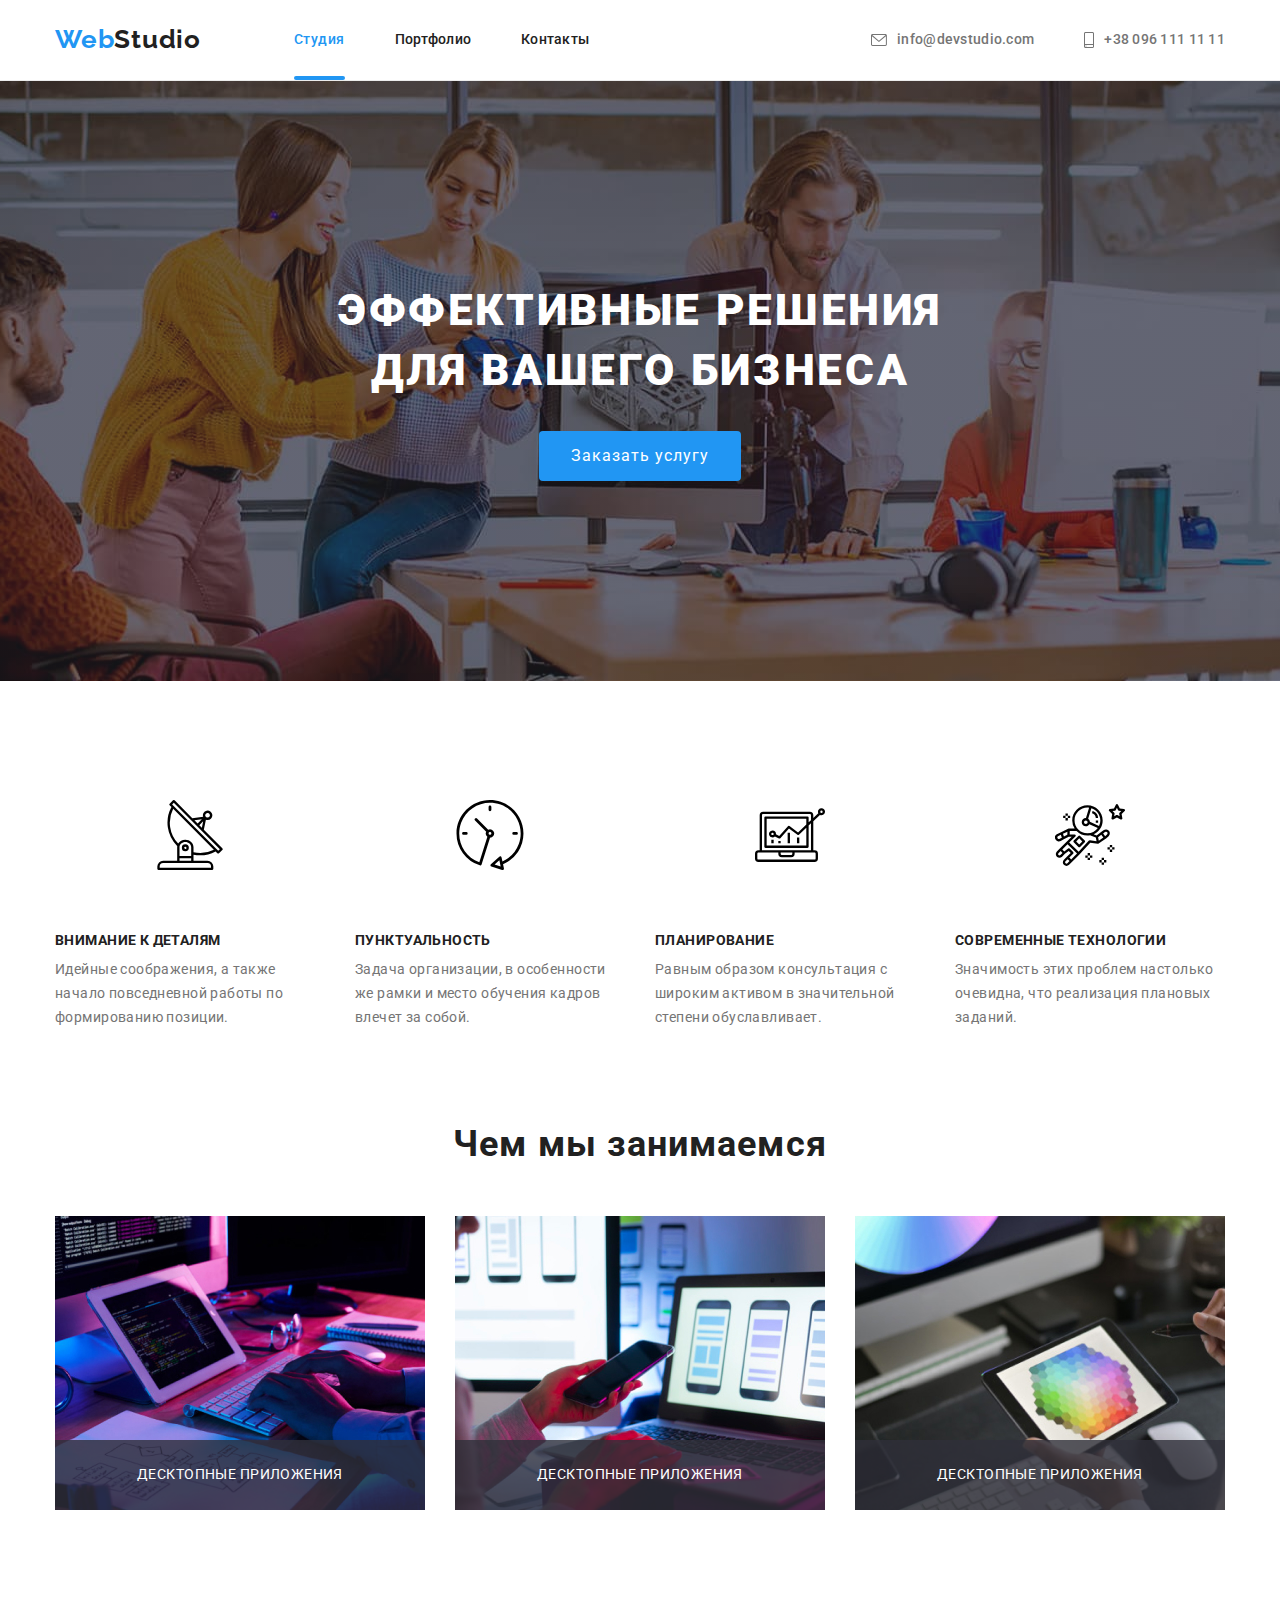
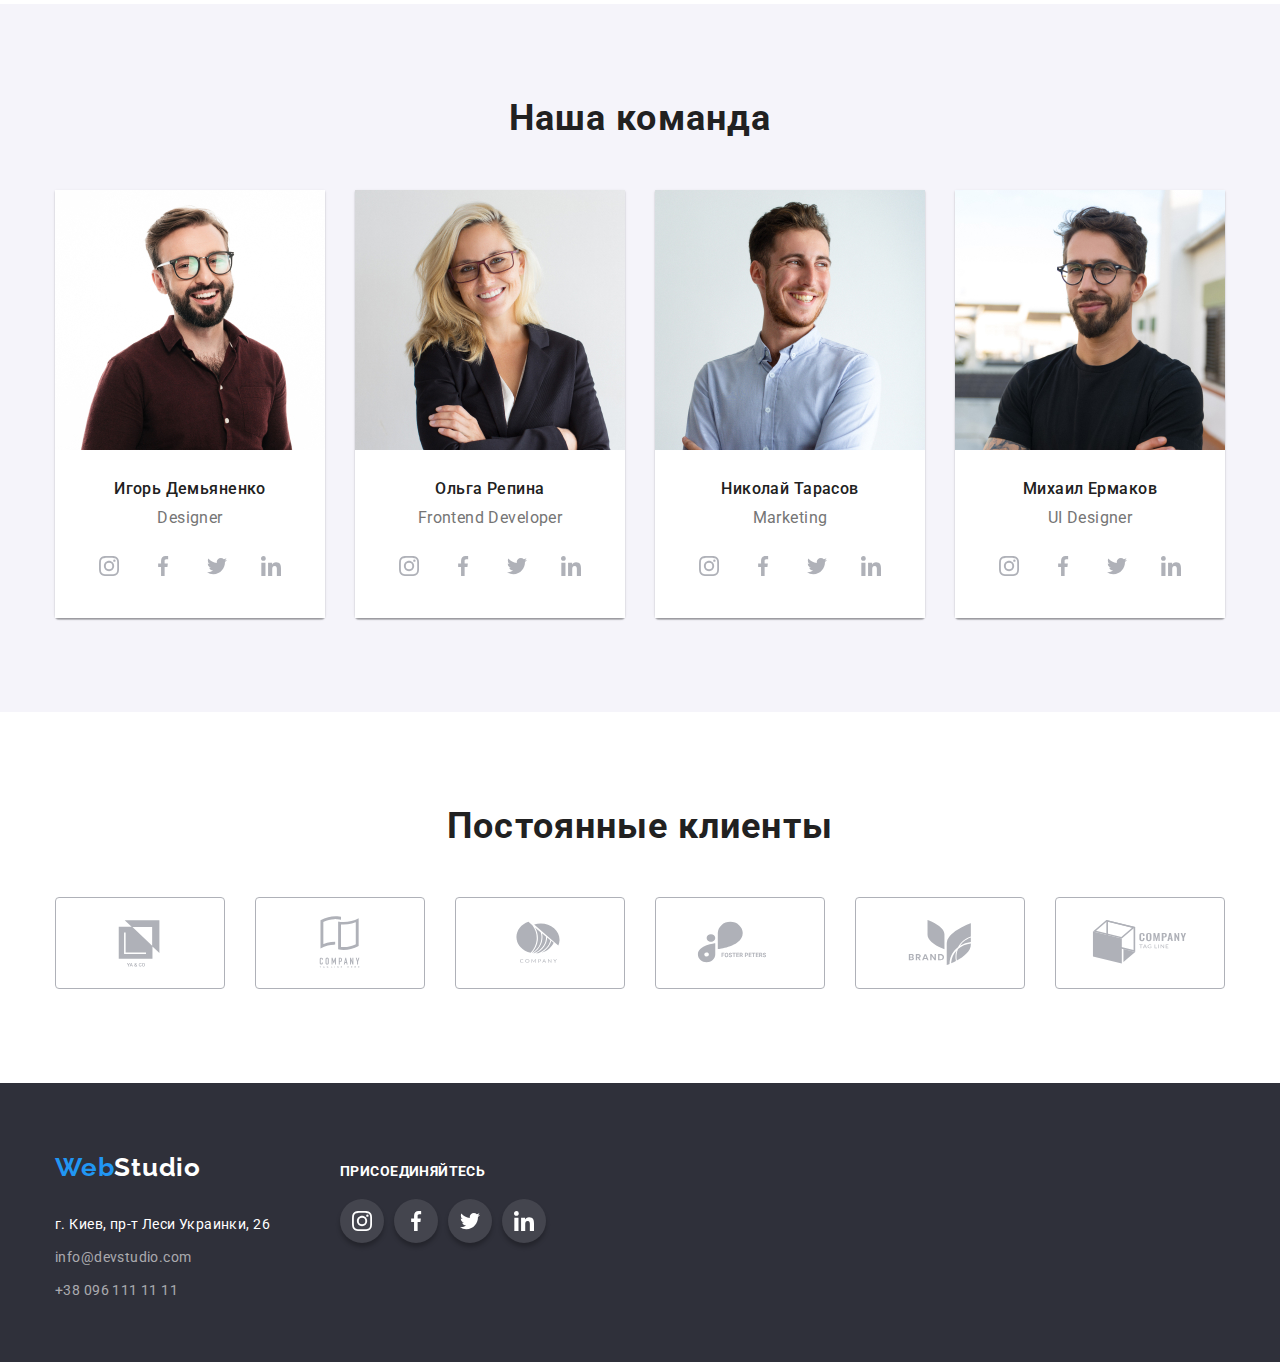
==== index.html @ 87531a57 "перекопіював файли" ====
<!DOCTYPE html>
<html lang="ru">

<head>
    <meta charset="UTF-8">
    <meta http-equiv="X-UA-Compatible" content="IE=edge">
    <meta name="viewport" content="width=device-width, initial-scale=1.0">
    <title>Document</title>
    <link rel="preconnect" href="https://fonts.googleapis.com">
    <link rel="preconnect" href="https://fonts.gstatic.com" crossorigin>
    <link
        href="https://fonts.googleapis.com/css2?family=Raleway:wght@700&family=Roboto:wght@400;500;700;900&display=swap"
        rel="stylesheet">
    <link rel="stylesheet" href="./css/normalize.css" />
    <link rel="stylesheet" href="./css/styles.css" />
</head>

<body>
    <!-- Шапка сайта -->
    <header class="page-header">
        <div class="header-container container">
            <nav class="main-nav">
                <div class="logo-site">
                    <a href="./index.html" class="logo">Web<span class="logo-header">Studio</span></a>
                </div>
                <ul class="site-nav">
                    <li class="list"><a href="./index.html" class="portfolio-link">Студия</a></li>
                    <li class="list"><a href="./portfolio.html" class="link">Портфолио</a></li>
                    <li class="list"><a href="" class="link">Контакты</a></li>
                </ul>
            </nav>
            <ul class="address-list">
                <li>
                    <a href="mailto:info@devstudio.com" class="mail">
                        <svg class="mail-icon" width="16" height="12">
                            <use href="./images/sprite.svg#icon-mail"></use>
                        </svg>
                        info@devstudio.com</a>
                </li>
                <li class="address-list-item">
                    <a href="tel:+380961111111" class="telef">
                        <svg class="telef-icon" width="10" height="16">
                            <use href="./images/sprite.svg#icon-tell"></use>
                        </svg>
                        +38 096 111 11 11</a>
                </li>
            </ul>
        </div>
    </header>
    <main>
        <!-- Герой -->
        <section class="hero">
            <div class="container">
                <h1 class="hero-title">Эффективные решения для вашего бизнеса</h1>
                <button class="button" data-modal-open type="button">Заказать услугу</button>
            </div>

        </section>
        <!-- Преимущества -->
        <section class=" section advantages">
            <div class="container">
                <div class="footer-container">
                    <h2 class="visually-hidden">Преимущества</h2>
                    <ul class="advantages-list">
                        <li class="advantages-box">
                            <div class="advantages-img">
                            <svg class="advantages-icon" width="70" height="70">
                                <use href="./images/sprite.svg#icon-advantages1"></use>
                            </svg>
                            </div>
                            <h3 class="advantages-title">Внимание к деталям</h3>
                            <p class="advantages-text">
                                Идейные соображения, а также начало повседневной работы по формированию позиции.
                            </p>
                        </li>
                        <li class="advantages-box">
                            <div class="advantages-img">
                                <svg class="advantages-icon" width="70" height="70">
                                    <use href="./images/sprite.svg#icon-advantages2"></use>
                                </svg>
                            </div>
                            <h3 class="advantages-title">Пунктуальность</h3>
                            <p class="advantages-text">
                                Задача организации, в особенности же рамки и место обучения кадров влечет за собой.
                            </p>
                        </li>
                        <li class="advantages-box">
                            <div class="advantages-img">
                                <svg class="advantages-icon" width="70" height="70">
                                    <use href="./images/sprite.svg#icon-advantages3"></use>
                                </svg>
                            </div>
                            <h3 class="advantages-title">Планирование</h3>
                            <p class="advantages-text">
                                Равным образом консультация с широким активом в значительной степени обуславливает.
                            </p>
                        </li>
                        <li class="advantages-box">
                            <div class="advantages-img">
                                <svg class="advantages-icon" width="70" height="70">
                                    <use href="./images/sprite.svg#icon-advantages4"></use>
                                </svg>
                            </div>
                            <h3 class="advantages-title">Современные технологии</h3>
                            <p class="advantages-text">
                                Значимость этих проблем настолько очевидна, что реализация плановых заданий.
                            </p>
                        </li>
                    </ul>
                </div>

            </div>
        </section>
        <!--Чем мы занимаемся-->
        <section class="section work">
            <div class="container">

                <h2 class="work-title">Чем мы занимаемся</h2>
                <ul class="work-list">
                    <li class="work-box">
                        <img src="./images/foto1.jpg" alt="фото1" width="370" />
                        <p class="work-text">Десктопные приложения</p>
                    </li>
                    <li class="work-box">
                        <img src="./images/foto2.jpg" alt="фото2" width="370" />
                        <p class="work-text">ДЕСКТОПНЫЕ ПРИЛОЖЕНИЯ</p>
                    </li>
                    <li class="work-box">
                        <img src="./images/foto3.jpg" alt="фото3" width="370" />
                        <p class="work-text">ДЕСКТОПНЫЕ ПРИЛОЖЕНИЯ</p>
                    </li>
                </ul>


            </div>
        </section>
        <!--Наша команда-->
        <section class="section team">
            <div class="container">
                <h2 class="team-our-title">Наша команда</h2>
                <ul class="team-list">
                    <li class="team-icon">
                        <img src="./images/img1.jpg" alt="команда" width="270" />
                        <div class="team-wrapper">
                            <h3 class="team-title">Игорь Демьяненко</h3>
                            <p class="team-text">Designer</p>
                            <ul class="social-list">
                                <li class="social-item">
                                    <a href="" class="social-link">
                                        <svg class="social-icon" width="20" height="20">
                                            <use href="./images/sprite.svg#icon-instagram"></use>
                                        </svg>
                                    </a>
                                </li>
                                <li class="social-item">
                                    <a href="" class="social-link">
                                        <svg class="social-icon" width="20" height="20">
                                            <use href="./images/sprite.svg#icon-facebook"></use>
                                        </svg>
                                    </a>
                                </li>
                                <li class="social-item">
                                    <a href="" class="social-link">
                                        <svg class="social-icon" width="20" height="20">
                                            <use href="./images/sprite.svg#icon-twiter"></use>
                                        </svg>
                                    </a>
                                </li>
                                <li class="social-item">
                                    <a href="" class="social-link">
                                        <svg class="social-icon" width="20" height="20">
                                            <use href="./images/sprite.svg#icon-linkedin"></use>
                                        </svg>
                                    </a>
                                </li>
                            </ul>
                        </div>
                    </li>
                    <li class="team-icon">
                        <img src="./images/img2.jpg" alt="команда" width="270" />
                        <div class="team-wrapper">
                            <h3 class="team-title">Ольга Репина</h3>
                            <p class="team-text">Frontend Developer</p>
                            <ul class="social-list">
                                <li class="social-item">
                                    <a href="" class="social-link">
                                        <svg class="social-icon" width="20" height="20">
                                            <use href="./images/sprite.svg#icon-instagram"></use>
                                        </svg>
                                    </a>
                                </li>
                                <li class="social-item">
                                    <a href="" class="social-link">
                                        <svg class="social-icon" width="20" height="20">
                                            <use href="./images/sprite.svg#icon-facebook"></use>
                                        </svg>
                                    </a>
                                </li>
                                <li class="social-item">
                                    <a href="" class="social-link">
                                        <svg class="social-icon" width="20" height="20">
                                            <use href="./images/sprite.svg#icon-twiter"></use>
                                        </svg>
                                    </a>
                                </li>
                                <li class="social-item">
                                    <a href="" class="social-link">
                                        <svg class="social-icon" width="20" height="20">
                                            <use href="./images/sprite.svg#icon-linkedin"></use>
                                        </svg>
                                    </a>
                                </li>
                            </ul>
                        </div>
                    </li>
                    <li class="team-icon">
                        <img src="./images/img3.jpg" alt="команда" width="270" />
                        <div class="team-wrapper">
                            <h3 class="team-title">Николай Тарасов</h3>
                            <p class="team-text">Marketing</p>
                            <ul class="social-list">
                                <li class="social-item">
                                    <a href="" class="social-link">
                                        <svg class="social-icon" width="20" height="20">
                                            <use href="./images/sprite.svg#icon-instagram"></use>
                                        </svg>
                                    </a>
                                </li>
                                <li class="social-item">
                                    <a href="" class="social-link">
                                        <svg class="social-icon" width="20" height="20">
                                            <use href="./images/sprite.svg#icon-facebook"></use>
                                        </svg>
                                    </a>
                                </li>
                                <li class="social-item">
                                    <a href="" class="social-link">
                                        <svg class="social-icon" width="20" height="20">
                                            <use href="./images/sprite.svg#icon-twiter"></use>
                                        </svg>
                                    </a>
                                </li>
                                <li class="social-item">
                                    <a href="" class="social-link">
                                        <svg class="social-icon" width="20" height="20">
                                            <use href="./images/sprite.svg#icon-linkedin"></use>
                                        </svg>
                                    </a>
                                </li>
                            </ul>
                        </div>
                    </li>
                    <li class="team-icon">
                        <img src="./images/img4.jpg" alt="команда" width="270" />
                        <div class="team-wrapper">
                            <h3 class="team-title">Михаил Ермаков</h3>
                            <p class="team-text">UI Designer</p>
                            <ul class="social-list">
                                <li class="social-item">
                                    <a href="" class="social-link">
                                        <svg class="social-icon" width="20" height="20">
                                            <use href="./images/sprite.svg#icon-instagram"></use>
                                        </svg>
                                    </a>
                                </li>
                                <li class="social-item">
                                    <a href="" class="social-link">
                                        <svg class="social-icon" width="20" height="20">
                                            <use href="./images/sprite.svg#icon-facebook"></use>
                                        </svg>
                                    </a>
                                </li>
                                <li class="social-item">
                                    <a href="" class="social-link">
                                        <svg class="social-icon" width="20" height="20">
                                            <use href="./images/sprite.svg#icon-twiter"></use>
                                        </svg>
                                    </a>
                                </li>
                                <li class="social-item">
                                    <a href="" class="social-link">
                                        <svg class="social-icon" width="20" height="20">
                                            <use href="./images/sprite.svg#icon-linkedin"></use>
                                        </svg>
                                    </a>
                                </li>
                            </ul>
                        </div>
                    </li>
                </ul>
            </div>
        </section>
        <!-- Постоянные клиенты -->
        
        <section class="regular-customers container section">
            <h2 class="clients-title">Постоянные клиенты</h2>
            <ul class="clients-list">
                <li class="clients-item">
                    <a href="" class="clients-link">
                        <svg class="clients-icon" width="106" height="60">
                            <use href="./images/sprite.svg#icon-Logo1"></use>
                        </svg>
                    </a>
                </li>
                <li class="clients-item">
                    <a href="" class="clients-link">
                        <svg class="clients-icon" width="106" height="60">
                            <use href="./images/sprite.svg#icon-Logo2"></use>
                        </svg>
                    </a>
                </li>
                <li class="clients-item">
                    <a href="" class="clients-link">
                        <svg class="clients-icon" width="106" height="60">
                            <use href="./images/sprite.svg#icon-Logo3"></use>
                        </svg>
                    </a>
                </li>
                <li class="clients-item">
                    <a href="" class="clients-link">
                        <svg class="clients-icon" width="106" height="60">
                            <use href="./images/sprite.svg#icon-logo4"></use>
                        </svg>
                    </a>
                </li>
                <li class="clients-item">
                    <a href="" class="clients-link">
                        <svg class="clients-icon" width="106" height="60">
                            <use href="./images/sprite.svg#icon-Logo5"></use>
                        </svg>
                    </a>
                </li>
                <li class="clients-item">
                    <a href="" class="clients-link">
                        <svg class="clients-icon" width="106" height="60">
                            <use href="./images/sprite.svg#icon-Logo6"></use>
                        </svg>
                    </a>
                </li>
            </ul>
        </section>
    
    
    </main>
    <!-- Футер -->
    <footer class="footer">
        <div class="container footer-container">

            <div class="footer-addrres-container">
                <a href="./index.html" class="logo">Web<span class="logo-footer">Studio</span></a>
                <address class="address">
                    <ul class="footer-address-list">
                        <li class="footer-address-item">
                            <p class="addres">г. Киев, пр-т Леси Украинки, 26</p>
                        </li>
                        <li class="footer-address-item">
                            <a href="mailto:info@devstudio.com" class="footer-mail">info@devstudio.com</a>
                        </li>
                        <li class="footer-address-item">
                            <a href="tel:+380961111111" class="footer-telef">+38 096 111 11
                                11</a>
                        </li>
                    </ul>
                </address>
            </div>
            <div class="futer-social">
                <h2 class="futer-title">присоединяйтесь</h2>
                <ul class="social-list">
                    <li class="social-item">
                        <a href="" class="furet-social-link">
                            <svg class="furet-social-icon" width="20" height="20">
                                <use href="./images/sprite.svg#icon-instagram"></use>
                            </svg>
                        </a>
                    </li>
                    <li class="social-item">
                        <a href="" class="furet-social-link">
                            <svg class="furet-social-icon" width="20" height="20">
                                <use href="./images/sprite.svg#icon-facebook"></use>
                            </svg>
                        </a>
                    </li>
                    <li class="social-item">
                        <a href="" class="furet-social-link">
                            <svg class="furet-social-icon" width="20" height="20">
                                <use href="./images/sprite.svg#icon-twiter"></use>
                            </svg>
                        </a>
                    </li>
                    <li class="social-item">
                        <a href="" class="furet-social-link">
                            <svg class="furet-social-icon" width="20" height="20">
                                <use href="./images/sprite.svg#icon-linkedin"></use>
                            </svg>
                        </a>
                    </li>
                </ul>
            </div>
        </div>
    </footer>
    <div class="backdrop is-hidden" data-modal>
        <div class="modal">
            <button type="button" data-modal-close class="btn-close">
                X
            </button>
        </div>
    </div>
    <script src="./js/modal.js"></script>
 </body>

</html>
---- css/styles.css ----
html {
  box-sizing: border-box;
}

*,
*::before,
*::after {
  box-sizing: border-box;
}

:root {
  --primary-text-color: #757575;
  --title-text-color: #212121;
  --accent-color: #2f303a;
  --primary-white-color: #ffffff;
  --text-line: #2196f3;
  --white-color: #ffffff;
  --background-color-button: #f5f4fa;
}

h1,
h2,
h3,
h4,
h5,
h6,
p {
  margin: 0;
  padding: 0;
}
a {
  text-decoration: none;
}

img{
  display: block;
}

ul,
li {
  padding: 0;
  margin: 0;
  list-style: none;
}

body {
  background-color: var(--primary-white-color);
  color: var(--primary-text-color);

  font-family: Roboto, sans-serif;
  letter-spacing: 0.03em;
  font-size: 14px;
  line-height: 1.71;

  margin: 0;
}

.section {
  padding: 94px 0;
}

.visually-hidden {
  position: absolute;
  width: 1px;
  height: 1px;
  margin: -1px;
  padding: 0;
  overflow: hidden;
  border: 0;
  clip: rect(0 0 0 0);
}



.header-container {
  height: 80px;
  display: flex;
  align-items: center;
  justify-content: space-between;
}

.container {
  max-width: 1200px;
  padding-left: 15px;
  padding-right: 15px;
  margin-left: auto;
  margin-right: auto;

}

.site-nav > .list:first-child {
  margin-left: 0;
}

.list {
  margin-left: 50px;
}

/* logo */

.main-nav {
  display: flex;
  align-items: center;
}

.site-nav {
  display: flex;
  
}

.logo-site {
  margin-right: 93px;
}
.logo {
  text-decoration: none;
  color: var(--text-line);
  font-family: Raleway;
  font-style: normal;
  font-weight: bold;
  font-size: 26px;
  line-height: 1.9;
  letter-spacing: 0.03em;
}
.logo-header {
  color: var(--title-text-color);
}
.logo-footer {
  color: var(--white-color);
}


.page-header {
  border-bottom: 1px solid #ECECEC;
}

.footer-address-list {
  display: block;
}
.address-list {
  display: flex;
}
.site-nav .link {
  color: var(--title-text-color);
  text-decoration: none;
  font-size: 14px;
  line-height: 1.14;
  letter-spacing: 0.02em;
  text-decoration: none;
}

.list {
position: relative;
}
.portfolio-link::after,
.list .link::after {
  position: absolute;
  display: block;
  width: 100%;
  height: 4px;
  background-color: var(--text-line);
  border-radius: 2px;
  content: "";
  left: 0px;
  top: 48px;
  opacity: 0;
  transform: scale(0);
  transition: background-color 250ms cubic-bezier(0.4, 0, 0.2, 1);

}

.portfolio-link::after,
.list .link:hover::after {
  opacity: 1;
  transform: scale(1);
}

.mail {
  margin-right: 50px;
}
.mail,
.telef {
  display: flex;
  align-items: center;
  color: var(--primary-text-color);
  text-decoration: none;
  font-size: 14px;
  line-height: 1.14;
  letter-spacing: 0.02em;
  text-decoration: none;
}
.address-list-item{
  display: inline-flex;
  background-size: contain;
  align-items: center;

}

.mail:hover .mail-icon,
.mail:focus .mail-icon,
.telef:hover .telef-icon,
.telefem:focus .telef-icon {
  fill: var(--text-line);
}

.mail-icon,
.telef-icon {
  margin-right: 10px;
  fill: var(--primary-text-color);
}
.site-nav,
.mail,
.telef {
  font-weight: 500;
}


.site-nav .link:hover,
.mail:hover,
.telef:hover,
.site-nav .link:focus,
.mail:focus,
.telef:focus {
  color: var(--text-line);
}

/* ГЕРОЙ */

.hero {
  background-color: var(--accent-color);
  max-width: 1600px;
  padding: 200px 0;
  align-items: center;
  text-align: center;
  background-image: linear-gradient(
    rgba(47, 48, 58, 0.4),
    rgba(47, 48, 58, 0.4)
  ),
  url(../images/hero.jpg);
  background-repeat: no-repeat;
  background-position: center;
  background-size: cover;
  margin: 0 auto;
}

.hero-title {
  color: var(--primary-white-color);

  font-weight: 900;
  font-size: 44px;
  line-height: 1.36;
  text-align: center;
  letter-spacing: 0.06em;
  text-transform: uppercase;

  margin-top: 0;

  max-width: 650px;
  margin: 0 auto;
  margin-bottom: 30px;
}

/* Button */

.button {
  color: var(--primary-white-color);
  background-color: var(--text-line);

  font-size: 16px;
  line-height: 1.87;
  letter-spacing: 0.06em;
  cursor: pointer;

  margin-left: auto;
  margin-right: auto;
  padding: 10px 32px;
  border: none;
  border-radius: 4px;
  transition: background-color 250ms cubic-bezier(0.4, 0, 0.2, 1);
}

.button:focus,
.button:hover {
  background-color: #188ce8;
}

/* -----------------Преимущества---------------------------- */


.advantages-list {
  display: flex;
}
.advantages-img{
  padding: 25px 100px;
  margin-bottom: 30px;
}
.advantages-title {
  color: var(--title-text-color);
  text-transform: uppercase;
  line-height: 1.14;
  font-size: 14px;
  letter-spacing: 0.03em;
  margin-bottom: 10px;
}

.advantages-box {
  margin-left: 30px;
}

.advantages-box:first-child {
  margin-left: 0;
}
.advantages-text {
  color: var(--primary-text-color);
  width: 270px;
  /* flex-wrap: wrap; */
}

/* -----------Чем мы занимаемся---------------------- */
.work{
  padding-top: 0;
}
.work-list {
  display: flex;
}

.clients-title,
.work-title,
.team-our-title{
  color: var(--title-text-color);

  font-size: 36px;
  line-height: 1.16;
  text-align: center;
  letter-spacing: 0.03em;
  margin-bottom: 50px;
}

.work-box:not(:last-child) {
  margin-right: 30px;
}

.work-box{
  position: relative;

}
.work-text{
  position:absolute;
width: 100%;
  font-size: 14px;
line-height: 1.14;
text-align: center;
letter-spacing: 0.03em;
text-transform: uppercase;

padding: 27px;
bottom: 0px;


color: var(--white-color);
background: rgba(47, 48, 58, 0.8);
}


/* ------------------ Наша команда--------------------- */

.team {
    background-color: var(--background-color-button);
}
.team-list {
  display: flex;
}

.team-icon {
  margin-left: 30px;
  box-shadow: 0px 1px 3px rgba(0, 0, 0, 0.12), 0px 1px 1px rgba(0, 0, 0, 0.14),
    0px 2px 1px rgba(0, 0, 0, 0.2);
  border-radius: 0px 0px 4px 4px;
}
.team-icon:first-child {
  margin-left: 0px;
}
.team-text {
  font-size: 16px;
  line-height: 1.18;
  text-align: center;
  margin-bottom: 16px;
}


.team-title {
  color: var(--title-text-color);

  font-weight: 500;
  font-size: 16px;
  line-height: 1.18;
  text-align: center;

  margin-bottom: 10px;
}
.team-wrapper{
  padding: 30px 0;
  background-color: #ffffff;
}
/* ------------------постоянні клієнти-------------------*/
.clients-list {
    display: flex;
    justify-content: center;
}

.clients-item {

    margin-right: 30px;
}

.clients-item:last-child {
    margin-right: 0;
}

.clients-link {

  display: flex;
  align-items: center;
  justify-content: center;
  border: 1px solid #AFB1B8;
  border-radius: 4px;
      width: 170px;
    height: 92px;
}

.clients-link:hover{
border-color: var(--text-line);
}
.clients-icon {
    fill: #AFB1B8;
}


.clients-item:focus .clients-item,
.clients-item:hover .clients-item {
  
    border: 5px solid var(--text-line);
}

.clients-link:hover .clients-icon,
.clients-link:focus .clients-icon {
    fill: var(--text-line);
   
}

/* ------------------посилання на соц мережі-------------------*/
.social-list {
    display: flex;
    justify-content: center;
}

.social-item {
    width: 44px;
    height: 44px;
    margin-right: 10px;
}

.social-item:last-child {
    margin-right: 0;
}

.social-link {
    height: 100%;
    background-color: var(--primary-white-color);
    border-radius: 50%;
    display: block;
    display: flex;
    align-items: center;
    justify-content: center;
    transition: background-color 250ms cubic-bezier(0.4, 0, 0.2, 1);
}

.social-icon {
    fill: #AFB1B8;
}

.social-link:hover,
.social-link:focus {
    background-color: var(--text-line);
}

.social-link:hover .social-icon,
.social-link:focus .social-icon {
    fill: var(--primary-white-color);
}


/* Футер */
.footer {
  background: #2f303a;
  padding: 60px 0;
}

.footer-container{
  display: flex;
  align-items: baseline;
}


.addres {
  text-decoration: none;
  list-style: none;
  color: var(--primary-white-color);
}

.footer-mail,
.footer-telef {
  color: rgba(255, 255, 255, 0.6);
  text-decoration: none;
  list-style: none;
}

/* .mail:hover */
.footer-mail:hover,
.footer-telef:hover,
.footer-mail:focus,
.footer-telef:focus {
  color: var(--text-line);
}

.addres,
.footer-mail,
.footer-telef {
  font-style: normal;
  font-weight: normal;
}

.footer-address-item:not(:last-child) {
  margin-bottom: 9px;
}

.address {
  margin-top: 20px;
}

.futer-social {
margin-left: 70px;
}

.futer-title {
color: #FFFFFF;
font-size: 14px;
line-height: 16px;
letter-spacing: 0.03em;
text-transform: uppercase;
margin-bottom: 20px;

}

.furet-social-link {
    height: 100%;
    box-shadow: 0px 4px 4px rgba(0, 0, 0, 0.25);
    background-color: rgba(256, 256, 256, 0.10);
    border-radius: 50%;
    display: block;
    display: flex;
    align-items: center;
    justify-content: center;
}

.furet-social-icon {
    fill: #ffffff;
}

.furet-social-link:hover,
.furet-social-link:focus {
    background-color: var(--text-line);
}
/*_____________________ */
/* -------------------сторінка portfolio------------------ */

/* header portfolio */

.portfolio-link {
  text-decoration: none;
  color: var(--text-line);
}
/* кнопки в портфоліо */
.project-button:hover,
.project-button:focus {
  background: #2196F3;
  color: var(--white-color);
}
.project-button {
  background: var(--background-color-button);
  color: var(--title-text-color);
  cursor: pointer;
  font-weight: 500;
  font-size: 16px;
  line-height: 1.62;
  text-align: center;
  letter-spacing: 0.03em;
  padding: 10px 32px;
  border: none;
  border-radius: 4px;
  font-family: inherit;
  transition: background-color 250ms cubic-bezier(0.4, 0, 0.2, 1);
}

/* роботи в портфоліо */


.project-title {
  color: var(--title-text-color);

  font-size: 18px;
  line-height: 2;
  letter-spacing: 0.06em;
  margin-bottom: 4px;
}

.project-list-ul {
  display: flex;
  justify-content: center;
  margin-bottom: 50px;
}
.project-list-item {
  
  margin-left: 8px;
}

.project-list-item:hover,
.project-list-item:focus {
box-shadow: 0px 3px 1px rgba(0, 0, 0, 0.1), 0px 1px 2px rgba(0, 0, 0, 0.08), 0px 2px 2px rgba(0, 0, 0, 0.12);
}

.project-list-item:first-child {
  margin-left: 0px;
}
/* .project-button {
  list-style: none;
  align-items: center;
  margin-right: 8px; */
}

.project-text {
  font-size: 16px;
  line-height: 1.87;
}

.project-list {
  display: flex;
  flex-wrap: wrap;
  margin-left: calc(-1 * 30px);
  margin-top: calc(-1 * 30px);
}

.item {
  flex-basis: calc(100% / 3 - 30px);
  margin-left: 30px;
  margin-top: 30px;

}

.item:hover,
.item:focus {
  
box-shadow: 0px 1px 1px rgba(0, 0, 0, 0.12), 0px 4px 4px rgba(0, 0, 0, 0.06), 1px 4px 6px rgba(0, 0, 0, 0.16);
}

.project-title-text{
  padding: 20px 24px 20px 24px;
  border-left: 1px solid #EEEEEE;
  border-bottom: 1px solid #EEEEEE;
  border-right: 1px solid #EEEEEE;
}

.item:hover .project-description {
    transform: translateY(0);
}

.project-item-text{
    position: relative;
    overflow: hidden;
}

.project-description {
    line-height: 1.56;
    font-size: 18px;

    background: rgba(33, 150, 243, 0.9);
    color: var(--white-color);
    position: absolute;
    top: 0;
    height: 100%;
    padding: 63px 24px;
    transform: translate(0%, 100%);
    transition: transform 250ms cubic-bezier(0.4, 0, 0.2, 1);
}

/*------------------------модельне вікно-------------------*/


.backdrop {
    width: 100vw;
    height: 100vh;
    position: fixed;
    top: 0;
    background-color: rgba(23, 26, 36, 0.2);
    transition: opacity 200ms linear;
}

.modal {
    width: 528px;
    min-height: 581px;
    background-color: #ffffff;
    box-shadow: 0px 1px 3px rgba(0, 0, 0, 0.12), 0px 1px 1px rgba(0, 0, 0, 0.14), 0px 2px 1px rgba(0, 0, 0, 0.2);
border-radius: 4px;
    position: absolute;
    top: 50%;
    left: 50%;
    transform: translate(-50%, -50%);
}

.btn-close {
    width: 30px;
    height: 30px;
    border-radius: 50%;
    background-color: transparent;
    border: 1px solid rgba(0, 0, 0, 0.1);
    position: absolute;
    top: 10px;
    right: 10px;
    cursor: pointer;
}

.is-hidden {
    opacity: 0;
    pointer-events: none;
}
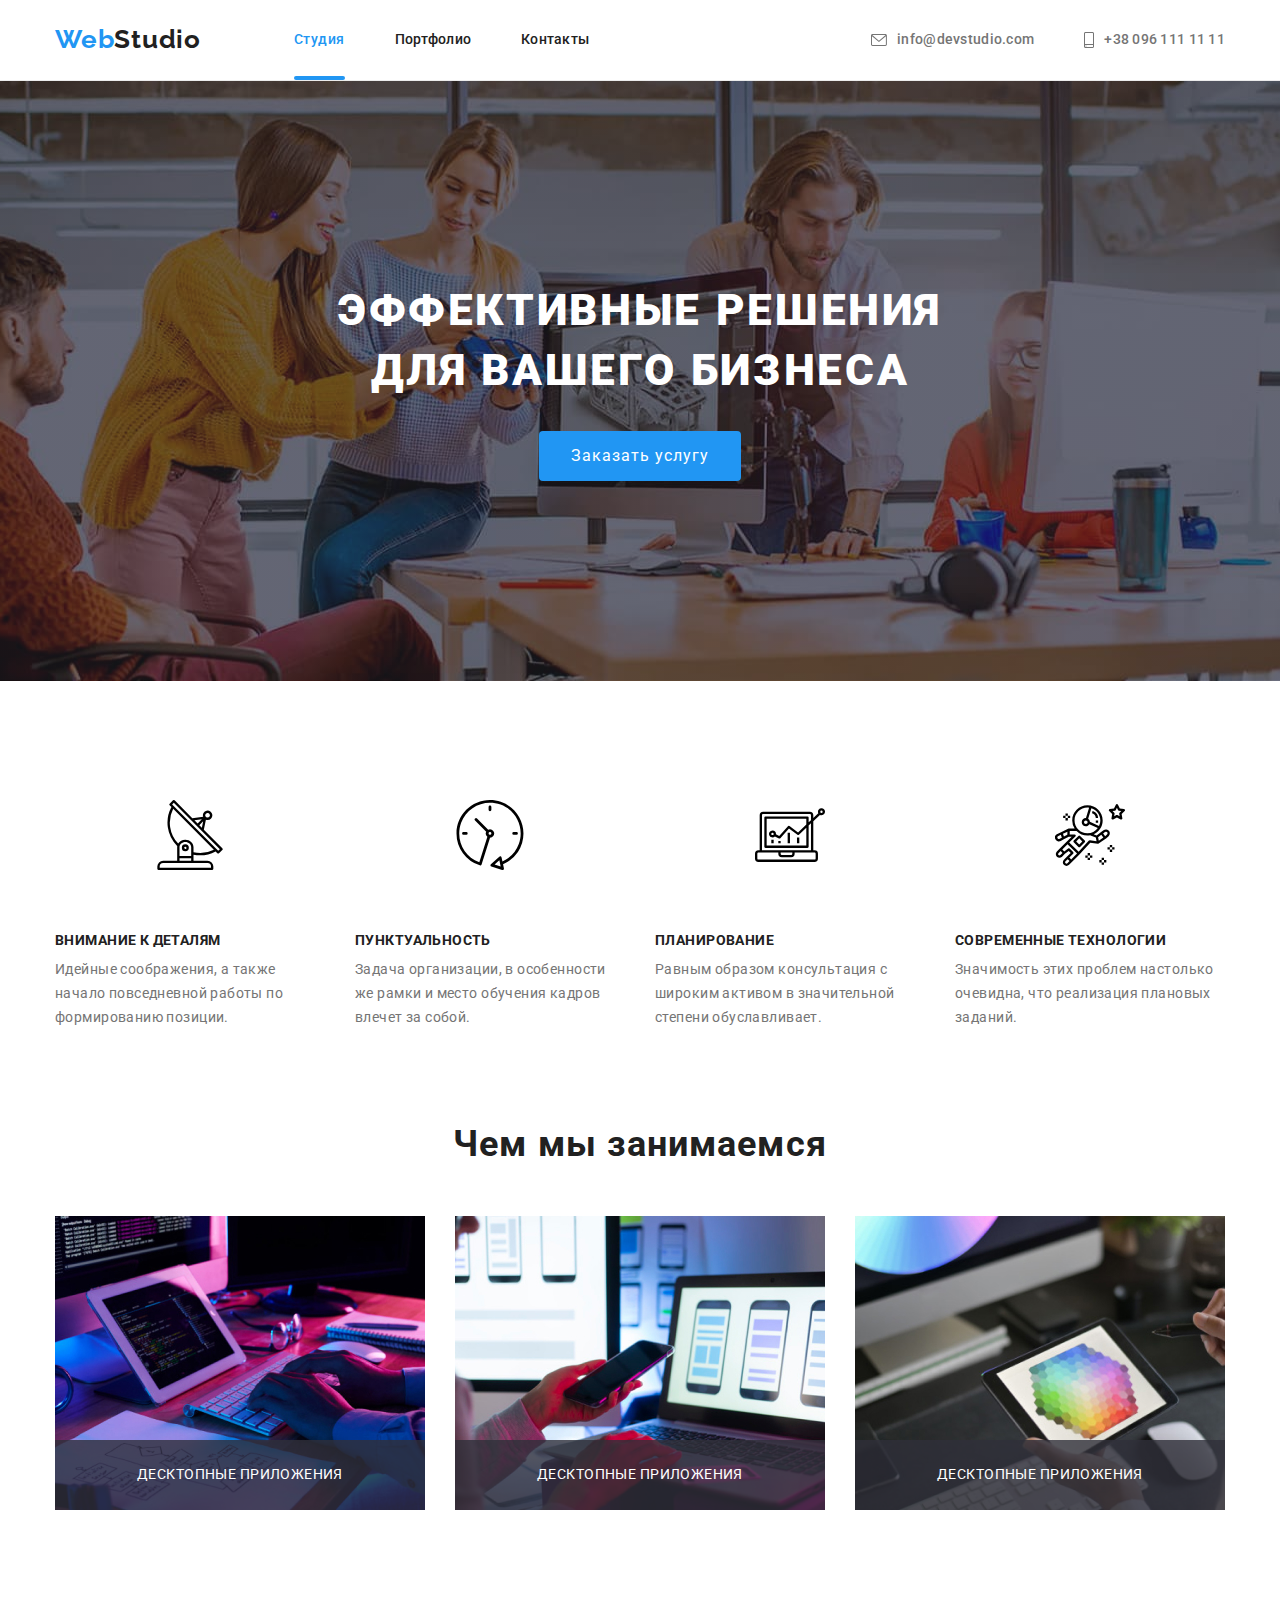
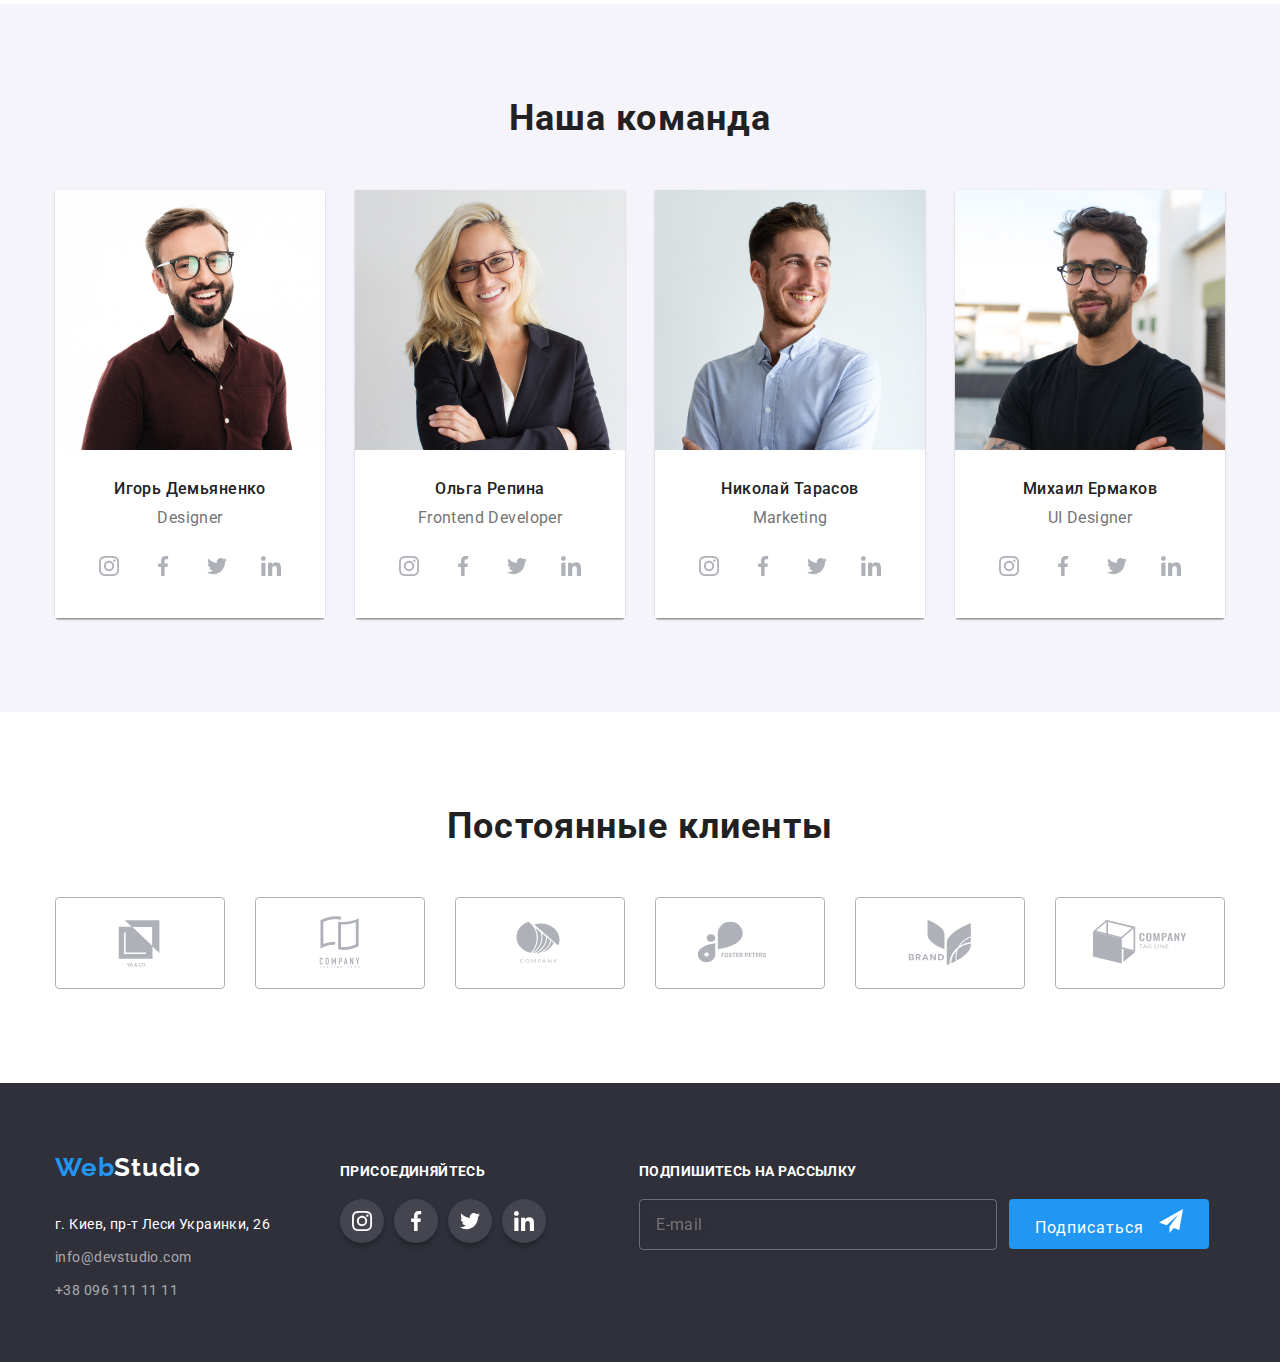
==== commit 4414f536: "початок 6 дз" ====
--- a/index.html
+++ b/index.html
@@ -345,7 +345,6 @@
     <!-- Футер -->
     <footer class="footer">
         <div class="container footer-container">
-
             <div class="footer-addrres-container">
                 <a href="./index.html" class="logo">Web<span class="logo-footer">Studio</span></a>
                 <address class="address">
@@ -396,12 +395,28 @@
                     </li>
                 </ul>
             </div>
+            <div class="futer-forn">
+                <h2 class="futer-forn-title">Подпишитесь на рассылку</h2>
+                <form action="#" class="futer-forn-mailing">
+                    <div class="online-input-wrapper">
+                        <input type="email" name="user-email" placeholder="E-mail" required class="futer-forn-input" />
+                    </div>
+                    <button type="submit" class="futer-forn-button">
+                        Подписаться
+                        <svg class="close-icon" width="24" height="24">
+                    <use href="./images/sprite.svg#icon-send"></use>
+                </svg>
+                    </button>
+                </form>
+            </div>
         </div>
     </footer>
     <div class="backdrop is-hidden" data-modal>
         <div class="modal">
             <button type="button" data-modal-close class="btn-close">
-                X
+                <svg class="close-icon" width="18" height="18">
+                    <use href="./images/sprite.svg#icon-close"></use>
+                </svg>
             </button>
         </div>
     </div>
--- a/css/styles.css
+++ b/css/styles.css
@@ -541,6 +541,7 @@
 margin-left: 70px;
 }
 
+.futer-forn-title,
 .futer-title {
 color: #FFFFFF;
 font-size: 14px;
@@ -569,6 +570,64 @@
 .furet-social-link:hover,
 .furet-social-link:focus {
     background-color: var(--text-line);
+}
+
+/*-----------------форма розсилки------------*/
+
+.futer-forn{
+  width: 570px;
+margin-left: 93px;
+}
+.futer-forn-mailing{
+    display: flex;
+    justify-content: space-between;;
+}
+
+
+.futer-forn-button{
+     display: inline;
+    align-items: center;
+    justify-content: center;
+  color: var(--primary-white-color);
+    background-color: var(--text-line);
+    font-size: 16px;
+    line-height: 1.87;
+    letter-spacing: 0.06em;
+    cursor: pointer;
+    margin-left: 12px;
+    
+    padding-top: 10px;
+    padding-bottom: 10px;
+    border: none;
+    border-radius: 4px;
+    transition: background-color 250ms cubic-bezier(0.4, 0, 0.2, 1);
+    
+    width: 200px;
+    height: 50px;
+}
+
+.futer-forn-input{
+  width: 358px;
+  height: 100%;
+  border: 1px solid rgba(255, 255, 255, 0.3);
+box-sizing: border-box;
+filter: drop-shadow(0px 4px 4px rgba(0, 0, 0, 0.15));
+border-radius: 4px;
+background-color: inherit;
+padding-top: 15px;
+padding-bottom: 15px;
+padding-left: 16px;
+font-size: 16px;
+line-height: 1,25;
+letter-spacing: 0.03em;
+
+color: rgba(255, 255, 255, 0.6);
+
+}
+
+.close-icon{
+  margin-left: 10px;
+  pa
 }
 /*_____________________ */
 /* -------------------сторінка portfolio------------------ */
@@ -631,11 +690,12 @@
 .project-list-item:first-child {
   margin-left: 0px;
 }
+
 /* .project-button {
   list-style: none;
   align-items: center;
-  margin-right: 8px; */
-}
+  margin-right: 8px; 
+}*/
 
 .project-text {
   font-size: 16px;
@@ -700,8 +760,7 @@
     height: 100vh;
     position: fixed;
     top: 0;
-    background-color: rgba(23, 26, 36, 0.2);
-    transition: opacity 200ms linear;
+    background-color: rgba(0, 0, 0, 0.2);
 }
 
 .modal {
@@ -709,7 +768,7 @@
     min-height: 581px;
     background-color: #ffffff;
     box-shadow: 0px 1px 3px rgba(0, 0, 0, 0.12), 0px 1px 1px rgba(0, 0, 0, 0.14), 0px 2px 1px rgba(0, 0, 0, 0.2);
-border-radius: 4px;
+    border-radius: 4px;
     position: absolute;
     top: 50%;
     left: 50%;
@@ -723,8 +782,8 @@
     background-color: transparent;
     border: 1px solid rgba(0, 0, 0, 0.1);
     position: absolute;
-    top: 10px;
-    right: 10px;
+    top: 8px;
+    right: 8px;
     cursor: pointer;
 }
 
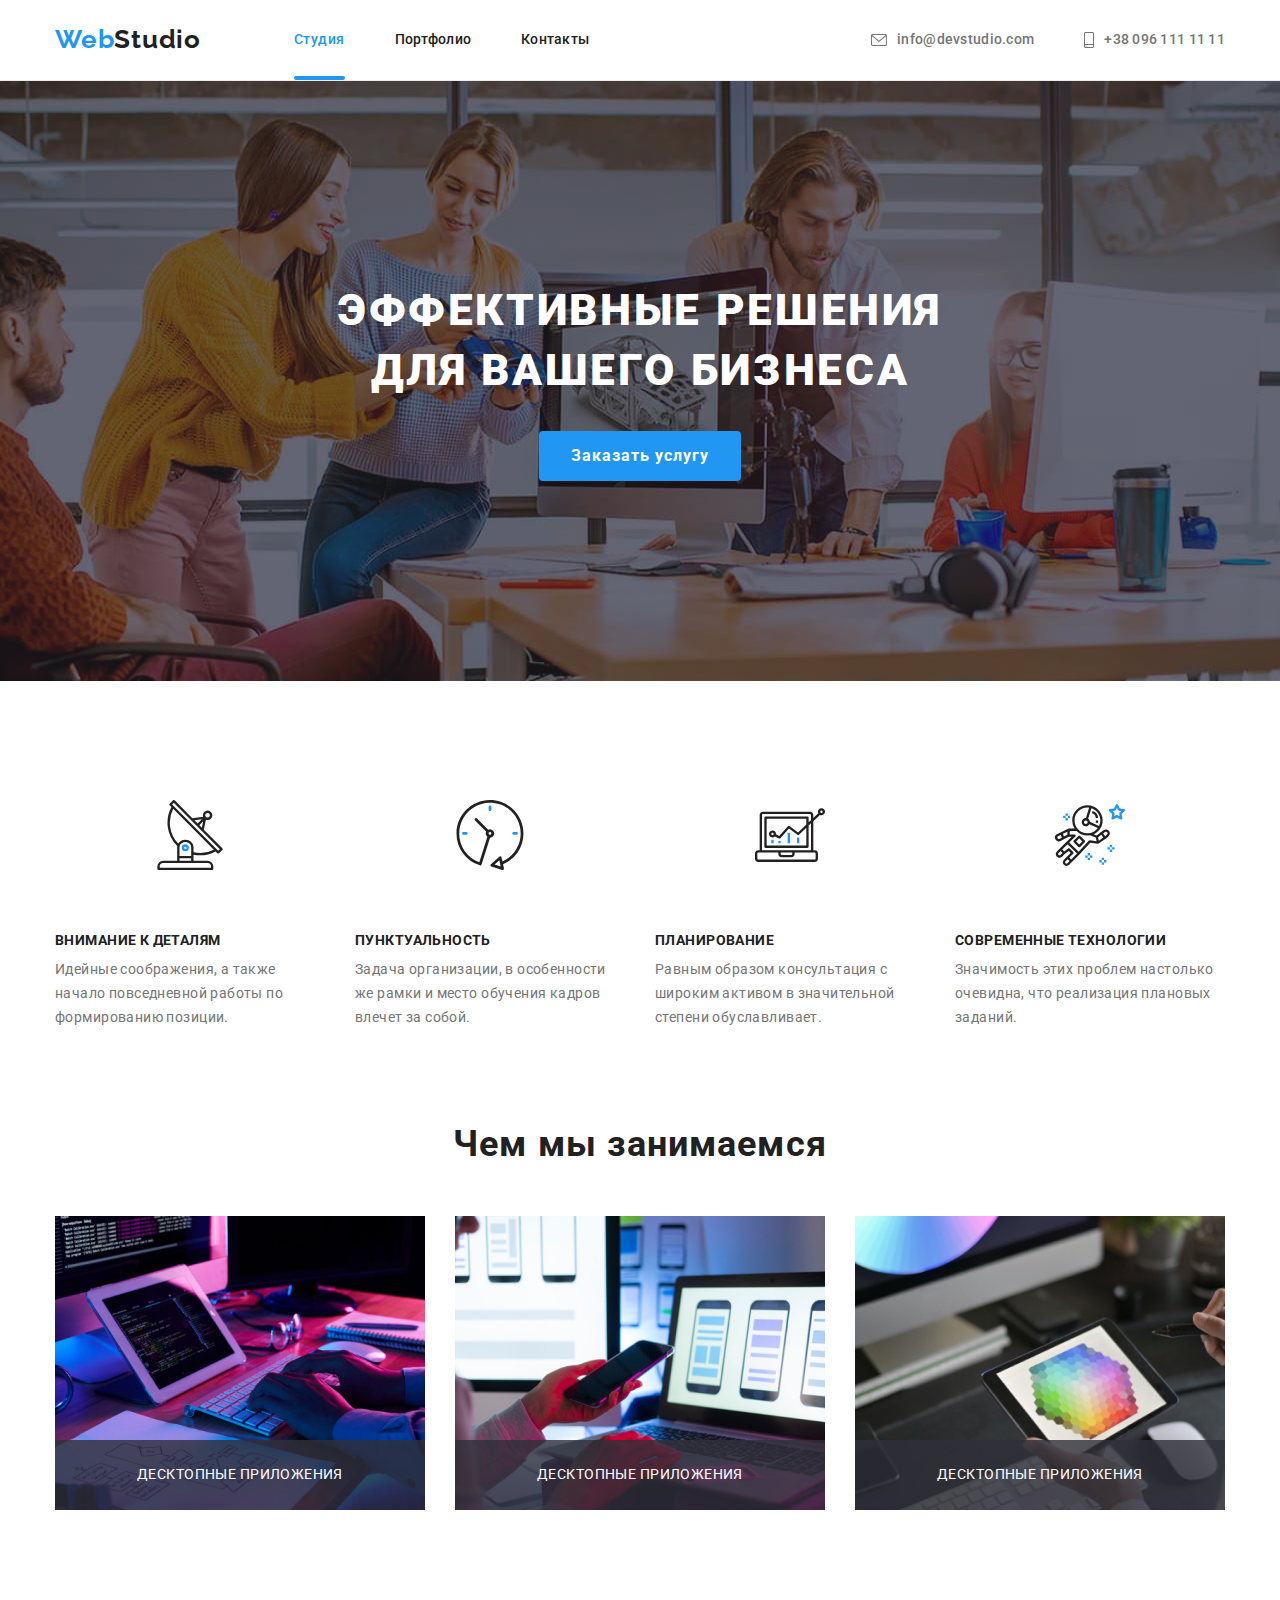
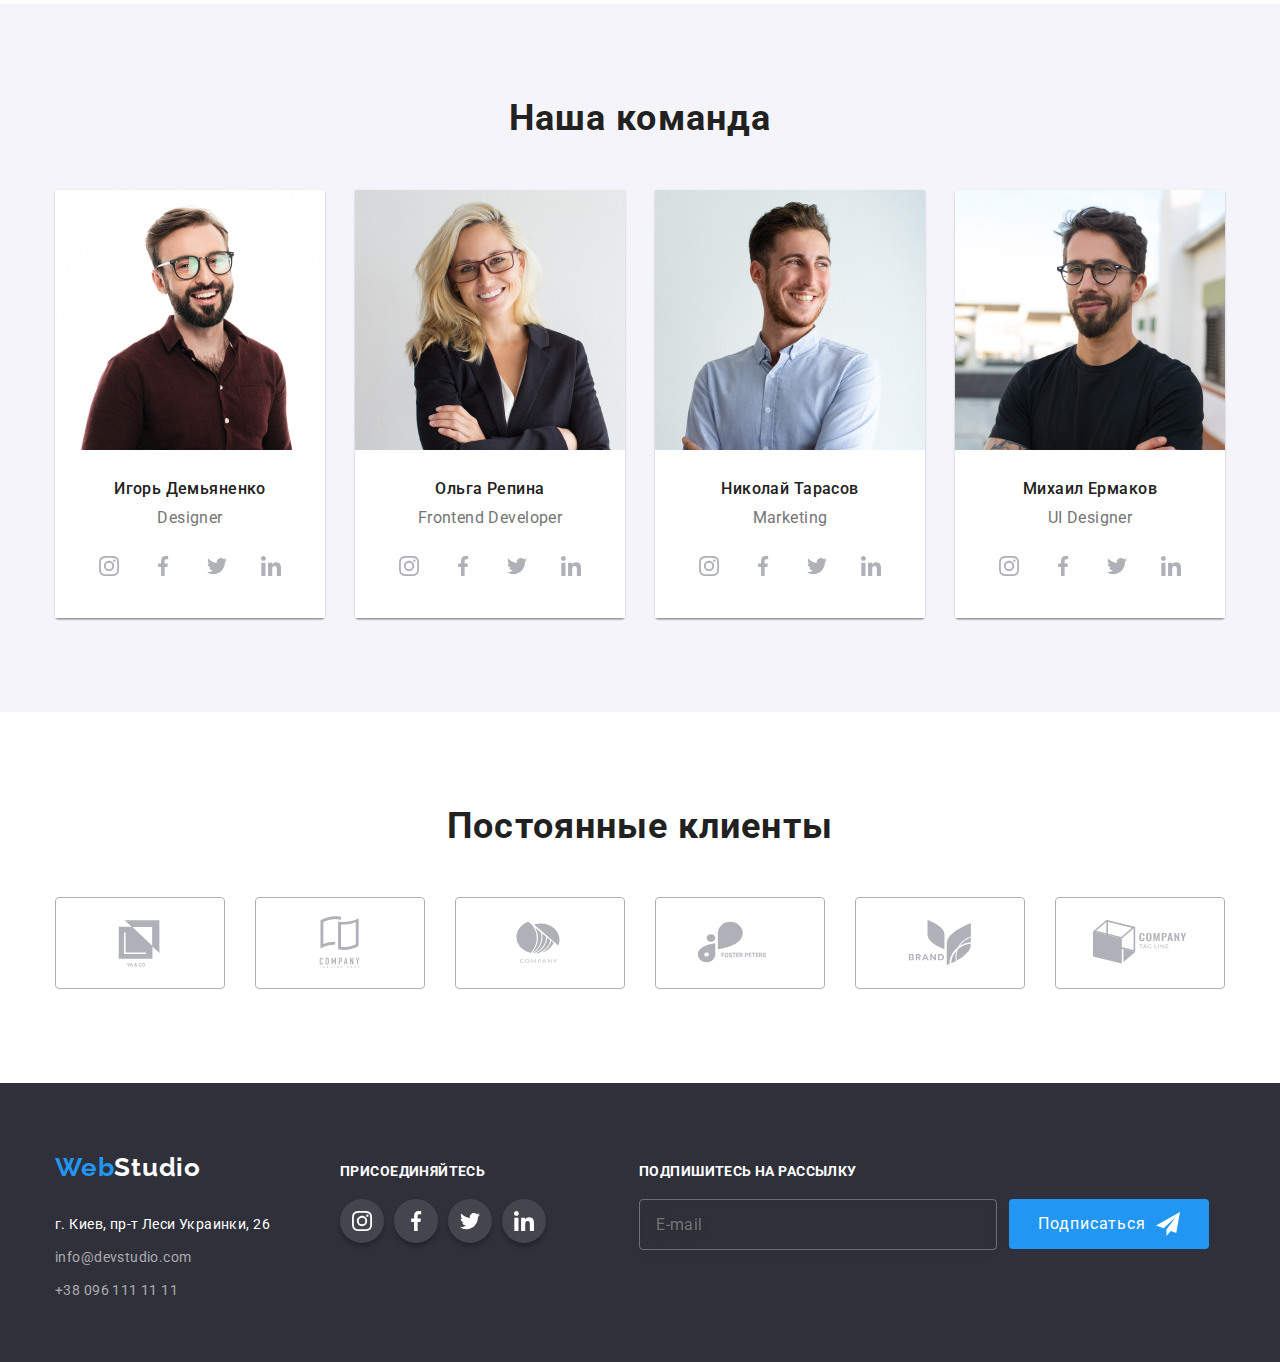
==== commit 98888cea: "6666" ====
--- a/index.html
+++ b/index.html
@@ -398,9 +398,7 @@
             <div class="futer-forn">
                 <h2 class="futer-forn-title">Подпишитесь на рассылку</h2>
                 <form action="#" class="futer-forn-mailing">
-                    <div class="online-input-wrapper">
-                        <input type="email" name="user-email" placeholder="E-mail" required class="futer-forn-input" />
-                    </div>
+                    <input type="email" name="user-email" placeholder="E-mail" required class="futer-forn-input" />
                     <button type="submit" class="futer-forn-button">
                         Подписаться
                         <svg class="close-icon" width="24" height="24">
@@ -411,16 +409,74 @@
             </div>
         </div>
     </footer>
+
+
+    <!-------------------- модельне вікно ---------------------->
+
+
     <div class="backdrop is-hidden" data-modal>
         <div class="modal">
             <button type="button" data-modal-close class="btn-close">
-                <svg class="close-icon" width="18" height="18">
+                <svg class="close-icon-icon" width="18" height="18">
                     <use href="./images/sprite.svg#icon-close"></use>
                 </svg>
             </button>
+            <p class="modal-title">Оставьте свои данные, мы вам перезвоним</p>
+            <form action="#">
+                <div class="human-data">
+                    <label for="user-name" class="form-label">Ваше имя</label>
+                    <div class="input-wrapper">
+                        <svg class="form-icon" width="18" height="18">
+                            <use href="./images/sprite.svg#icon-personname"></use>
+                        </svg>
+                        <input type="text" name="user-name" id="user-name" class="form-input" />
+                    </div>
+                </div>
+
+
+
+
+                <div class="human-data">
+                    <label for="user-name" class="form-label">Ваше имя</label>
+                    <div class="input-wrapper">
+                        <svg class="form-icon" width="18" height="18">
+                            <use href="./images/sprite.svg#icon-phonename"></use>
+                        </svg>
+                        <input type="text" name="user-name" id="user-name" class="form-input" />
+                    </div>
+                </div>
+
+                <div class="human-data">
+                    <label for="user-name" class="form-label">Ваше имя</label>
+                    <div class="input-wrapper">
+                        <svg class="form-icon" width="18" height="18">
+                            <use href="./images/sprite.svg#icon-emailname"></use>
+                        </svg>
+                        <input type="text" name="user-name" id="user-name" class="form-input" />
+                    </div>
+                </div>
+
+                <div class="human-data">
+                    <label for="user-text" class="form-label">Коммент</label>
+                    <textarea name="user-text" id="user-text" class="text-coment" placeholder="Введите текст"></textarea>
+                </div>
+
+                <input type="checkbox" class="form-checkbox visually-hidden" name="policy" id="policy" />
+                <label for="policy" class="check-text">
+                    <span class="check-item">
+                        <svg class="check-icon" width="16" height="15">
+                            <use href="./images/sprite.svg#icon-Vectori"></use>
+                        </svg>
+                    </span>
+                    Соглашаюсь с рассылкой и принимаю <a href="" class="link-check"> Условия договора</a></label>
+            
+                <button type="submit" class="form-btn"> 
+                    Отправить
+                </button>
+            </form>
         </div>
     </div>
-    <script src="./js/modal.js"></script>
+    <script src="./JS/modal.js"></script>
  </body>
 
 </html>--- a/css/styles.css
+++ b/css/styles.css
@@ -269,7 +269,7 @@
   line-height: 1.87;
   letter-spacing: 0.06em;
   cursor: pointer;
-
+font-weight: 700;
   margin-left: auto;
   margin-right: auto;
   padding: 10px 32px;
@@ -585,7 +585,7 @@
 
 
 .futer-forn-button{
-     display: inline;
+     display: flex;
     align-items: center;
     justify-content: center;
   color: var(--primary-white-color);
@@ -627,8 +627,9 @@
 
 .close-icon{
   margin-left: 10px;
-  pa
-}
+  
+}
+
 /*_____________________ */
 /* -------------------сторінка portfolio------------------ */
 
@@ -682,8 +683,8 @@
   margin-left: 8px;
 }
 
-.project-list-item:hover,
-.project-list-item:focus {
+.project-button:hover,
+.project-button:focus {
 box-shadow: 0px 3px 1px rgba(0, 0, 0, 0.1), 0px 1px 2px rgba(0, 0, 0, 0.08), 0px 2px 2px rgba(0, 0, 0, 0.12);
 }
 
@@ -773,6 +774,8 @@
     top: 50%;
     left: 50%;
     transform: translate(-50%, -50%);
+    padding-left: 40px;
+    padding-right: 40px;
 }
 
 .btn-close {
@@ -785,9 +788,156 @@
     top: 8px;
     right: 8px;
     cursor: pointer;
+    box-sizing: border-box;
+    display: flex;
+     align-items: center;
+    
+  
 }
 
 .is-hidden {
     opacity: 0;
     pointer-events: none;
+}
+
+.modal-title {
+font-size: 20px;
+line-height: 1.15;
+text-align: center;
+letter-spacing: 0.03em;
+font-weight: bold;
+
+color: var(--title-text-color);
+margin-top: 40px;
+margin-bottom: 12px;
+
+}
+
+.form-label{
+display: block;
+margin-bottom: 5px;
+font-size: 12px;
+line-height: 1.16;
+letter-spacing: 0.01em;
+color: #757575;
+}
+/*------------------------------------------------------*/
+
+.human-data {
+margin-bottom: 10px;
+}
+
+.form-input {
+width: 100%;
+height: 45px;
+border: 1px solid rgba(33, 33, 33, 0.2);
+box-sizing: border-box;
+border-radius: 4px;
+margin-bottom: 10px;
+
+padding-left: 40px;
+outline: none;
+}
+
+.text-coment:focus,
+.form-input:focus {
+    border-color: var(--text-line);
+}
+
+.form-input:focus + .form-icon {
+    fill: var(--text-line);
+}
+
+
+
+
+.form-cpment {
+    width: 100%;
+    height: 120px;
+    border: 1px solid #999999;
+    border-radius: 5px;
+    padding: 5px 10px;
+    resize: none;
+    
+    
+    font-size: 12px;
+line-height: 11.16;
+letter-spacing: 0.01em;
+
+color: rgba(117, 117, 117, 0.5);
+}
+
+.form-cpment::placeholder {
+    font-size: 14px;
+}
+
+.input-wrapper {
+    display: block;
+    position: relative;
+}
+
+.form-icon {
+    position: absolute;
+    left: 12px;
+    top: 25%;
+    
+}
+
+
+
+.check-text {
+    font-size: 14px;
+    color: var(--fifth-text-color);
+    display: flex;
+    position: relative;
+    margin-bottom: 20px;
+}
+
+.check-item {
+    width: 15px;
+    height: 15px;
+    border: 2px solid #000000;
+    border-radius: 3px;
+    margin-right: 5px;
+    display: flex;
+    align-items: center;
+    justify-content: center;
+}
+
+.form-checkbox:checked + .check-text > .check-item {
+    background-color: var(--text-line);
+    border-color: transparent;
+}
+
+.form-btn {
+  width: 200px;
+  height: 50px;  
+  display: block;
+    margin: 0 auto;
+  font-weight: bold;
+font-size: 16px;
+line-height: 1.87;
+/* display: flex; */
+align-items: center;
+text-align: center;
+letter-spacing: 0.06em;
+color: #FFFFFF;
+background: #188CE8;
+box-shadow: 0px 4px 4px rgba(0, 0, 0, 0.15);
+border-radius: 4px;
+margin-bottom: 40px;
+
+}
+.link-check {
+  color: var(--text-line);
+}
+
+.text-coment{
+width: 100%;
+height: 120px;
+border: 1px solid rgba(33, 33, 33, 0.2);
+box-sizing: border-box;
+border-radius: 4px;
+padding: 12px 16px;
+resize: none;
 }